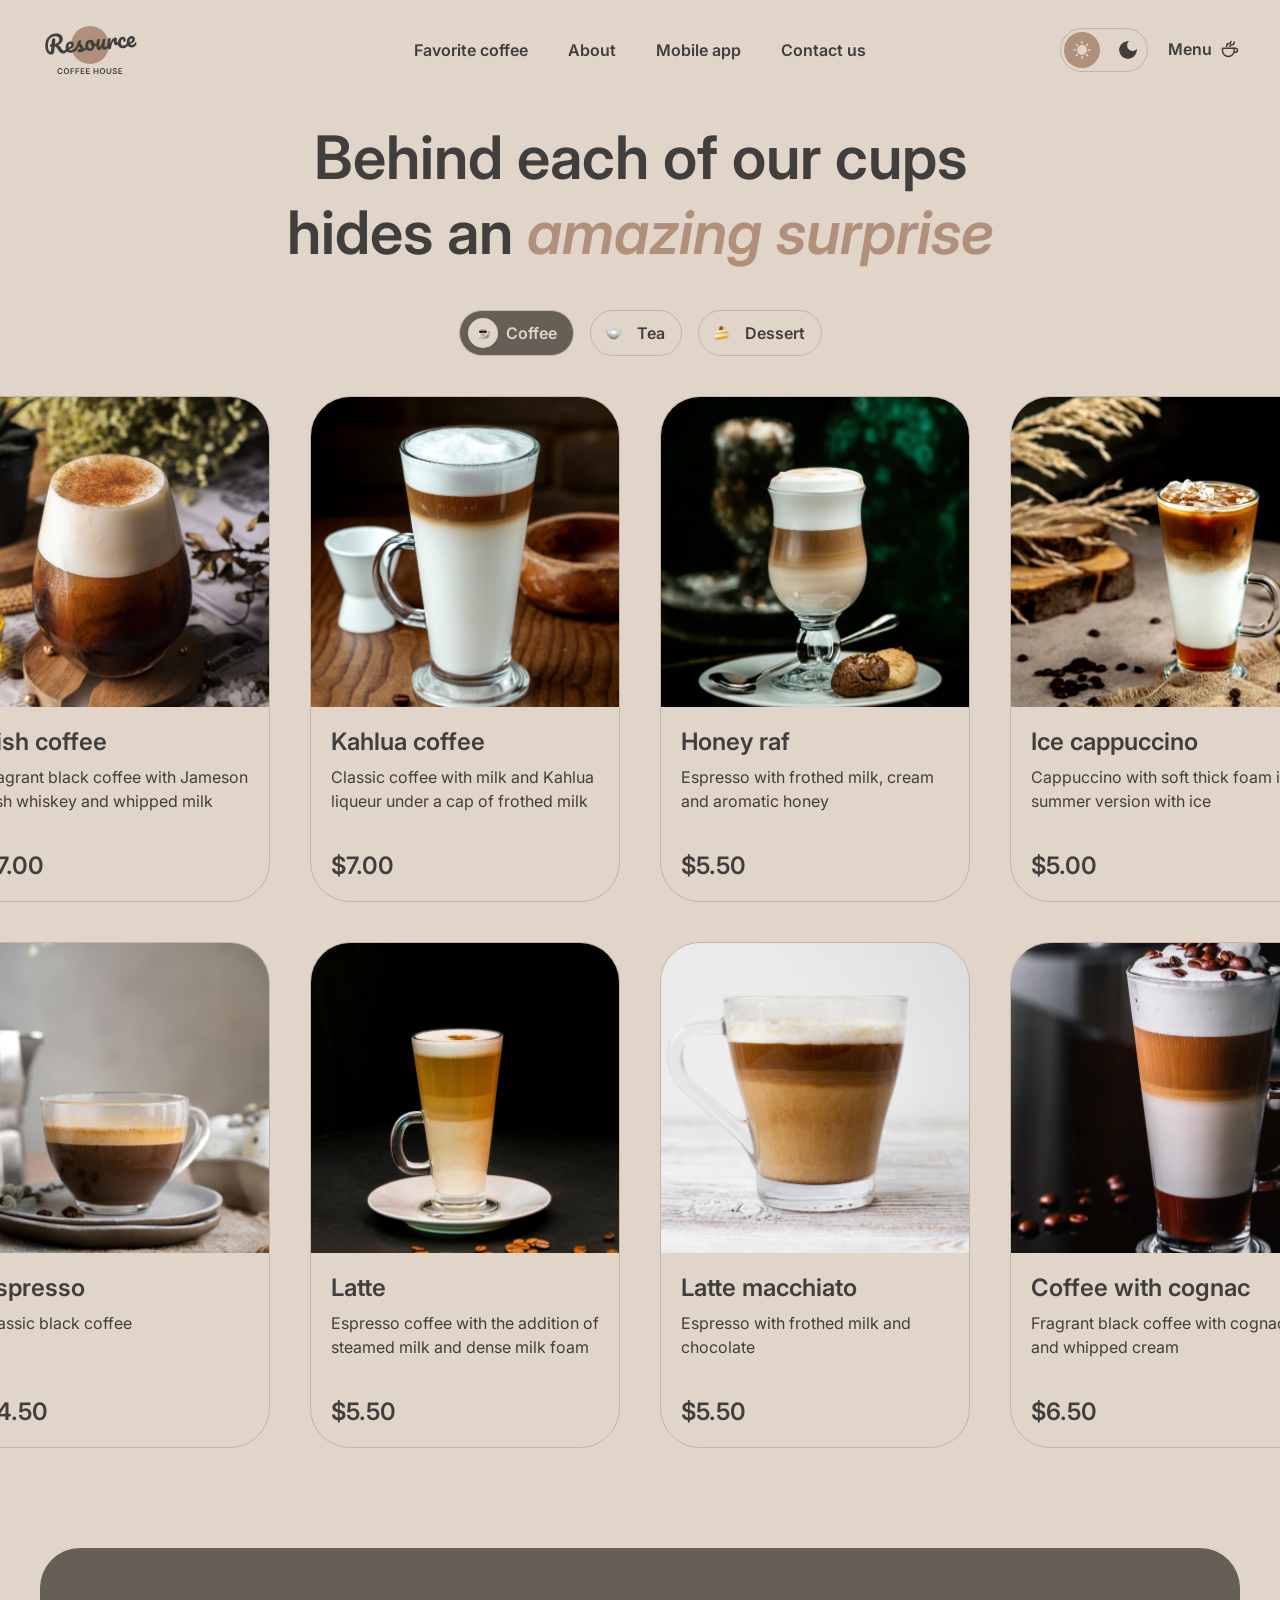
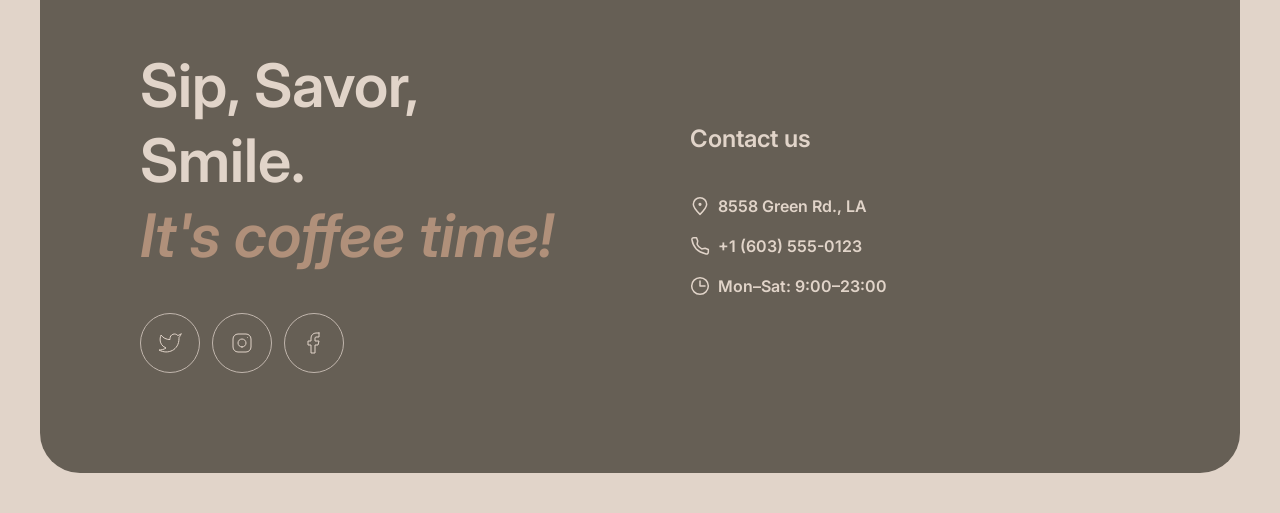
==== menu.html @ 881f9c03 "feat: add responsive menu catalog" ====
<!DOCTYPE html>
<html lang="en">
<head>
    <meta charset="UTF-8">
    <meta http-equiv="X-UA-Compatible" content="IE=edge">
    <meta name="viewport" content="width=device-width, initial-scale=1.0">
    <title>Coffee House — Menu</title>
    <link rel="preconnect" href="https://fonts.googleapis.com">
    <link rel="preconnect" href="https://fonts.gstatic.com" crossorigin>
    <link
        href="https://fonts.googleapis.com/css2?family=Inter:ital,wght@0,400;0,600;1,600&display=swap"
        rel="stylesheet">
    <link rel="stylesheet" href="css/style.css">
</head>
<body>
    <header class="header">
        <a
            href="index.html"
            class="header__logo"
            aria-label="Coffee House — Home"
        >
            <img
                src="assets/icons/logo.svg"
                alt=""
                class="header__logo-img header__logo-img--light"
            >
            <img
                src="assets/icons/logo-dark.svg"
                alt=""
                class="header__logo-img header__logo-img--dark"
            >
        </a>

        <nav class="header__nav" aria-label="Main navigation">
            <ul class="header__nav-list">
                <li>
                    <a href="index.html#favorite" class="header__nav-link">
                        Favorite coffee
                    </a>
                </li>
                <li>
                    <a href="index.html#about" class="header__nav-link">About</a>
                </li>
                <li>
                    <a href="index.html#mobile-app" class="header__nav-link">
                        Mobile app
                    </a>
                </li>
                <li>
                    <a href="index.html#contact" class="header__nav-link">
                        Contact us
                    </a>
                </li>
            </ul>
        </nav>
        <div class="header__actions">
            <button
                type="button"
                class="header__theme-toggle"
                aria-label="Switch to dark theme"
                aria-pressed="false"
            >
                <img
                    src="assets/icons/sun.svg"
                    alt=""
                    class="header__theme-icon header__theme-icon--sun"
                >
                <img
                    src="assets/icons/moon.svg"
                    alt=""
                    class="header__theme-icon header__theme-icon--moon"
                >
            </button>

            <span
                class="header__menu-link header__menu-link--current"
                aria-current="page"
            >
                <span>Menu</span>
                <span class="header__menu-icon" aria-hidden="true"></span>
            </span>
        </div>
        <button
            type="button"
            class="header__burger"
            aria-label="Open menu"
        >
            <span class="header__burger-line"></span>
            <span class="header__burger-line"></span>
        </button>
    </header>

    <main class="menu">
        <section class="menu__catalog">
            <h1 class="menu__title">
                Behind each of our cups hides an
                <em class="menu__title-accent">amazing surprise</em>
            </h1>

            <div class="menu__tabs" role="group" aria-label="Menu categories">
                <button type="button" class="menu__tab menu__tab--active" aria-pressed="true">
                    <span class="menu__tab-icon-circle">
                        <img src="assets/icons/coffee.svg" alt="" class="menu__tab-icon">
                    </span>
                    <span>Coffee</span>
                </button>

                <button type="button" class="menu__tab" aria-pressed="false">
                    <span class="menu__tab-icon-circle">
                        <img src="assets/icons/teapot.svg" alt="" class="menu__tab-icon">
                    </span>
                    <span>Tea</span>
                </button>

                <button type="button" class="menu__tab" aria-pressed="false">
                    <span class="menu__tab-icon-circle">
                        <img src="assets/icons/cake.svg" alt="" class="menu__tab-icon">
                    </span>
                    <span>Dessert</span>
                </button>
            </div>

            <ul class="menu__grid">
                <li class="menu__grid-item">
                    <article class="product-card">
                        <div class="product-card__image-wrapper">
                            <img
                                src="assets/images/coffee-1.jpg"
                                alt="Irish coffee in a glass with a layer of whipped cream"
                                class="product-card__image"
                            >
                        </div>
                        <div class="product-card__content">
                            <h2 class="product-card__title">Irish coffee</h2>
                            <p class="product-card__description">
                                Fragrant black coffee with Jameson Irish whiskey and whipped milk
                            </p>
                            <p class="product-card__price">$7.00</p>
                        </div>
                    </article>
                </li>

                <li class="menu__grid-item">
                    <article class="product-card">
                        <div class="product-card__image-wrapper">
                            <img
                                src="assets/images/coffee-2.jpg"
                                alt="Kahlua coffee in a tall glass with steamed milk and foam"
                                class="product-card__image"
                            >
                        </div>
                        <div class="product-card__content">
                            <h2 class="product-card__title">Kahlua coffee</h2>
                            <p class="product-card__description">
                                Classic coffee with milk and Kahlua liqueur under a cap of frothed milk
                            </p>
                            <p class="product-card__price">$7.00</p>
                        </div>
                    </article>
                </li>

                <li class="menu__grid-item">
                    <article class="product-card">
                        <div class="product-card__image-wrapper">
                            <img
                                src="assets/images/coffee-3.jpg"
                                alt="Honey raf coffee in a footed glass with cookies on the side"
                                class="product-card__image"
                            >
                        </div>
                        <div class="product-card__content">
                            <h2 class="product-card__title">Honey raf</h2>
                            <p class="product-card__description">
                                Espresso with frothed milk, cream and aromatic honey
                            </p>
                            <p class="product-card__price">$5.50</p>
                        </div>
                    </article>
                </li>

                <li class="menu__grid-item">
                    <article class="product-card">
                        <div class="product-card__image-wrapper">
                            <img
                                src="assets/images/coffee-4.jpg"
                                alt="Iced cappuccino in a tall glass with milk and ice"
                                class="product-card__image"
                            >
                        </div>
                        <div class="product-card__content">
                            <h2 class="product-card__title">Ice cappuccino</h2>
                            <p class="product-card__description">
                                Cappuccino with soft thick foam in summer version with ice
                            </p>
                            <p class="product-card__price">$5.00</p>
                        </div>
                    </article>
                </li>

                <li class="menu__grid-item menu__grid-item--extra">
                    <article class="product-card">
                        <div class="product-card__image-wrapper">
                            <img
                                src="assets/images/coffee-5.jpg"
                                alt="Espresso in a small glass cup with a moka pot in the background"
                                class="product-card__image"
                            >
                        </div>
                        <div class="product-card__content">
                            <h2 class="product-card__title">Espresso</h2>
                            <p class="product-card__description">
                                Classic black coffee
                            </p>
                            <p class="product-card__price">$4.50</p>
                        </div>
                    </article>
                </li>

                <li class="menu__grid-item menu__grid-item--extra">
                    <article class="product-card">
                        <div class="product-card__image-wrapper">
                            <img
                                src="assets/images/coffee-6.jpg"
                                alt="Latte in a tall glass with layered milk and coffee"
                                class="product-card__image"
                            >
                        </div>
                        <div class="product-card__content">
                            <h2 class="product-card__title">Latte</h2>
                            <p class="product-card__description">
                                Espresso coffee with the addition of steamed milk and dense milk foam
                            </p>
                            <p class="product-card__price">$5.50</p>
                        </div>
                    </article>
                </li>

                <li class="menu__grid-item menu__grid-item--extra">
                    <article class="product-card">
                        <div class="product-card__image-wrapper">
                            <img
                                src="assets/images/coffee-7.jpg"
                                alt="Latte macchiato in a glass mug with milk foam"
                                class="product-card__image"
                            >
                        </div>
                        <div class="product-card__content">
                            <h2 class="product-card__title">Latte macchiato</h2>
                            <p class="product-card__description">
                                Espresso with frothed milk and chocolate
                            </p>
                            <p class="product-card__price">$5.50</p>
                        </div>
                    </article>
                </li>

                <li class="menu__grid-item menu__grid-item--extra">
                    <article class="product-card">
                        <div class="product-card__image-wrapper">
                            <img
                                src="assets/images/coffee-8.jpg"
                                alt="Coffee with cognac in a tall glass topped with whipped cream and coffee beans"
                                class="product-card__image"
                            >
                        </div>
                        <div class="product-card__content">
                            <h2 class="product-card__title">Coffee with cognac</h2>
                            <p class="product-card__description">
                                Fragrant black coffee with cognac and whipped cream
                            </p>
                            <p class="product-card__price">$6.50</p>
                        </div>
                    </article>
                </li>
            </ul>

            <button type="button" class="menu__load-more" aria-label="Load more products">
                <span class="menu__load-more-icon" aria-hidden="true"></span>
            </button>
        </section>
    </main>

    <footer id="contact" class="footer">
        <div class="footer__social">
            <h2 class="footer__title">
                <span>Sip, Savor, Smile.</span>
                <em class="footer__title-accent">It's coffee time!</em>
            </h2>

            <ul class="footer__social-list" aria-label="Social media">
                <li>
                    <a
                        href="https://twitter.com"
                        class="footer__social-link"
                        target="_blank"
                        rel="noopener noreferrer"
                        aria-label="Twitter"
                    >
                        <span class="footer__social-icon footer__social-icon--twitter" aria-hidden="true"></span>
                    </a>
                </li>
                <li>
                    <a
                        href="https://instagram.com"
                        class="footer__social-link"
                        target="_blank"
                        rel="noopener noreferrer"
                        aria-label="Instagram"
                    >
                        <span class="footer__social-icon footer__social-icon--instagram" aria-hidden="true"></span>
                    </a>
                </li>
                <li>
                    <a
                        href="https://facebook.com"
                        class="footer__social-link"
                        target="_blank"
                        rel="noopener noreferrer"
                        aria-label="Facebook"
                    >
                        <span class="footer__social-icon footer__social-icon--facebook" aria-hidden="true"></span>
                    </a>
                </li>
            </ul>
        </div>

        <div class="footer__contacts">
            <h3 class="footer__contacts-title">Contact us</h3>

            <address class="footer__contact-list">
                <a
                    href="https://www.google.com/maps/search/?api=1&query=8558+Green+Rd.,+LA"
                    class="footer__contact-item"
                    target="_blank"
                    rel="noopener noreferrer"
                >
                    <img src="assets/icons/pin.svg" alt="" class="footer__contact-icon">
                    <span>8558 Green Rd., LA</span>
                </a>

                <a href="tel:+16035550123" class="footer__contact-item">
                    <img src="assets/icons/phone.svg" alt="" class="footer__contact-icon">
                    <span>+1 (603) 555-0123</span>
                </a>

                <p class="footer__contact-item">
                    <img src="assets/icons/clock.svg" alt="" class="footer__contact-icon">
                    <span>Mon–Sat: 9:00–23:00</span>
                </p>
            </address>
        </div>
    </footer>

    <script src="js/script.js"></script>
</body>
</html>
---- css/style.css ----
:root {
    --font-family: "Inter", sans-serif;

    --color-text-primary: #403F3D;
    --color-text-inverse: #E1D4C9;
    --color-text-accent: #B0907A;

    --color-bg-page: #E1D4C9;
    --color-bg-container: #665F55;
    --color-overlay: rgba(64, 63, 61, 0.8);

    --color-border-primary: #C1B6AD;
    --color-border-inverse: #665F55;
}

[data-theme="dark"] {
    --color-text-primary: #E1D4C9;
    --color-text-inverse: #E1D4C9;
    --color-text-accent: #B0907A;

    --color-bg-page: #292826;
    --color-bg-container: #403F3D;
    --color-overlay: rgba(41, 40, 38, 0.8);

    --color-border-primary: #665F55;
    --color-border-inverse: #C1B6AD;
}

*,
*::before,
*::after {
    box-sizing: border-box;
}

html {
    scroll-behavior: smooth;
}

body {
    margin: 0;
    font-family: var(--font-family);
    color: var(--color-text-primary);
    background-color: var(--color-bg-page);
}

img {
    display: block;
    max-width: 100%;
}

a {
    color: inherit;
    text-decoration: none;
}

ul {
    margin: 0;
    padding: 0;
    list-style: none;
}

button {
    padding: 0;
    border: 0;
    font: inherit;
    color: inherit;
    background: none;
    cursor: pointer;
}

h1,
h2,
h3,
p {
    margin: 0;
}

/* Header */

.header {
    display: grid;
    grid-template-columns: 1fr auto 1fr;
    align-items: center;
    gap: 20px;
    width: 100%;
    max-width: 1440px;
    margin-inline: auto;
    padding: 20px 40px;
}

.header__logo {
    display: flex;
    justify-self: start;
    width: 100px;
}

.header__logo-img {
    width: 100px;
    height: 60px;
}

.header__logo-img--dark {
    display: none;
}

[data-theme="dark"] .header__logo-img--light {
    display: none;
}

[data-theme="dark"] .header__logo-img--dark {
    display: block;
}

.header__nav {
    display: flex;
    align-items: center;
    justify-self: center;
}

.header__nav-list {
    display: flex;
    align-items: center;
    gap: 40px;
}

.header__nav-link,
.header__menu-link {
    font-size: 16px;
    font-weight: 600;
    line-height: 150%;
    border-bottom: 2px solid transparent;
    transition: border-color 0.3s ease;
}

.header__nav-link:hover,
.header__menu-link:hover {
    border-color: currentColor;
}

.header__actions {
    display: flex;
    align-items: center;
    justify-self: end;
    gap: 20px;
}

.header__theme-toggle {
    display: flex;
    align-items: center;
    justify-content: space-between;
    flex: 0 0 88px;
    width: 88px;
    height: 44px;
    padding: 3px;
    border: 1px solid var(--color-border-primary);
    border-radius: 100px;
}

.header__theme-icon {
    display: block;
    object-fit: contain;
    border-radius: 50%;
    transition:
        width 0.3s ease,
        height 0.3s ease,
        padding 0.3s ease,
        background-color 0.3s ease;
}

.header__theme-icon--sun {
    flex: 0 0 36px;
    width: 36px;
    height: 36px;
    padding: 9px;
    background-color: var(--color-text-accent);
}

.header__theme-icon--moon {
    flex: 0 0 18px;
    width: 18px;
    height: 18px;
    padding: 0;
    margin-right: 7px;
    background-color: transparent;
}

[data-theme="dark"] .header__theme-icon--sun {
    flex-basis: 18px;
    width: 18px;
    height: 18px;
    padding: 0;
    margin-left: 7px;
    background-color: transparent;
}

[data-theme="dark"] .header__theme-icon--moon {
    flex-basis: 36px;
    width: 36px;
    height: 36px;
    padding: 9px;
    margin-right: 0;
    background-color: var(--color-text-accent);
}

.header__menu-link {
    display: flex;
    align-items: center;
    gap: 8px;
}

.header__menu-icon {
    display: block;
    width: 20px;
    height: 20px;
    background-color: var(--color-text-primary);
    mask-image: url("../assets/icons/coffee-cup.svg");
    mask-size: contain;
    mask-repeat: no-repeat;
    mask-position: center;
    -webkit-mask-image: url("../assets/icons/coffee-cup.svg");
    -webkit-mask-size: contain;
    -webkit-mask-repeat: no-repeat;
    -webkit-mask-position: center;
}

[data-theme="dark"] .header__menu-icon {
    background-color: var(--color-text-inverse);
}

.header__burger {
    display: none;
}

.header__menu-link--current {
    cursor: default;
}

.header__menu-link--current:hover {
    border-color: transparent;
}

/* Menu Catalog */

.menu__catalog {
    width: calc(100% - 80px);
    max-width: 1360px;
    margin: 20px auto 0;
    padding-inline: 0;
}

.menu__title {
    width: 100%;
    max-width: 800px;
    margin: 0 auto 40px;
    font-size: 60px;
    font-weight: 600;
    line-height: 125%;
    text-align: center;
    overflow-wrap: normal;
    color: var(--color-text-primary);
}

.menu__title-accent {
    font-style: italic;
    color: var(--color-text-accent);
}

.menu__tabs {
    display: flex;
    justify-content: center;
    flex-wrap: nowrap;
    width: 100%;
    max-width: 100%;
    gap: 16px;
    margin-bottom: 40px;
}

.menu__tab {
    display: inline-flex;
    align-items: center;
    gap: 8px;
    height: 46px;
    padding: 8px 16px 8px 8px;
    border: 1px solid var(--color-border-primary);
    border-radius: 100px;
    font-size: 16px;
    font-weight: 600;
    line-height: 150%;
    color: var(--color-text-primary);
    background-color: transparent;
    transition: background-color 0.3s ease, color 0.3s ease;
}

.menu__tab--active {
    background-color: var(--color-bg-container);
    color: var(--color-text-inverse);
}

@media (hover: hover) {
    .menu__tab:not(.menu__tab--active):hover {
        background-color: var(--color-bg-container);
        color: var(--color-text-inverse);
    }
}

.menu__tab-icon-circle {
    display: flex;
    align-items: center;
    justify-content: center;
    flex-shrink: 0;
    width: 30px;
    height: 30px;
    border-radius: 50%;
    background-color: var(--color-text-inverse);
}

.menu__tab-icon {
    width: 18px;
    height: 18px;
}

.menu__grid {
    display: grid;
    grid-template-columns: repeat(4, 310px);
    justify-content: center;
    gap: 40px;
    margin-bottom: 40px;
}

.menu__grid-item {
    width: 310px;
    min-width: 0;
}

.menu__load-more {
    display: none;
    align-items: center;
    justify-content: center;
    width: 60px;
    height: 60px;
    margin: 40px auto 0;
    border: 1px solid var(--color-border-primary);
    border-radius: 50%;
    color: var(--color-text-primary);
}

.menu__load-more-icon {
    width: 24px;
    height: 24px;
    background-color: currentColor;
    mask-image: url("../assets/icons/refresh.svg");
    mask-size: contain;
    mask-repeat: no-repeat;
    mask-position: center;
    -webkit-mask-image: url("../assets/icons/refresh.svg");
    -webkit-mask-size: contain;
    -webkit-mask-repeat: no-repeat;
    -webkit-mask-position: center;
}

/* Product Card */

.product-card {
    display: flex;
    flex-direction: column;
    width: 310px;
    min-width: 0;
    min-height: 506px;
    border: 1px solid var(--color-border-primary);
    border-radius: 40px;
    overflow: hidden;
}

.product-card__image-wrapper {
    width: 310px;
    height: 310px;
    overflow: hidden;
}

.product-card__image {
    width: 100%;
    height: 100%;
    object-fit: cover;
    transform: scale(1.1);
    transition: transform 0.5s ease;
}

@media (hover: hover) {
    .product-card:hover .product-card__image {
        transform: scale(1);
    }
}

.product-card__content {
    display: flex;
    flex: 1;
    flex-direction: column;
    padding: 20px;
}

.product-card__title {
    margin-bottom: 8px;
    font-size: 24px;
    font-weight: 600;
    line-height: 125%;
    color: var(--color-text-primary);
}

.product-card__description {
    margin-bottom: 16px;
    font-size: 16px;
    font-weight: 400;
    line-height: 150%;
    color: var(--color-text-primary);
}

.product-card__price {
    margin-top: auto;
    font-size: 24px;
    font-weight: 600;
    line-height: 125%;
    color: var(--color-text-primary);
}

/* Footer */

.footer {
    display: grid;
    grid-template-columns: 1fr 1fr;
    align-items: center;
    gap: 100px;
    width: calc(100% - 80px);
    max-width: 1360px;
    min-height: 450px;
    margin: 100px auto 40px;
    padding: 100px;
    border-radius: 40px;
    background-color: var(--color-bg-container);
    color: #E1D4C9;
}

.footer__title {
    font-size: 60px;
    font-weight: 600;
    line-height: 125%;
}

.footer__title span,
.footer__title-accent {
    display: block;
}

.footer__title-accent {
    font-style: italic;
    color: var(--color-text-accent);
}

.footer__social {
    max-width: 530px;
}

.footer__social-list {
    display: flex;
    gap: 12px;
    margin-top: 40px;
}

.footer__social-link {
    display: flex;
    align-items: center;
    justify-content: center;
    flex: 0 0 60px;
    width: 60px;
    height: 60px;
    border: 1px solid #C1B6AD;
    border-radius: 50%;
    color: #E1D4C9;
}

@media (hover: hover) {
    .footer__social-link:hover {
        color: #403F3D;
        background-color: #E1D4C9;
    }
}

.footer__social-icon {
    display: block;
    width: 24px;
    height: 24px;
    background-color: currentColor;
    mask-size: contain;
    mask-repeat: no-repeat;
    mask-position: center;
    -webkit-mask-size: contain;
    -webkit-mask-repeat: no-repeat;
    -webkit-mask-position: center;
}

.footer__social-icon--twitter {
    mask-image: url("../assets/icons/twitter.svg");
    -webkit-mask-image: url("../assets/icons/twitter.svg");
}

.footer__social-icon--instagram {
    mask-image: url("../assets/icons/instagram.svg");
    -webkit-mask-image: url("../assets/icons/instagram.svg");
}

.footer__social-icon--facebook {
    mask-image: url("../assets/icons/facebook.svg");
    -webkit-mask-image: url("../assets/icons/facebook.svg");
}

.footer__contacts-title {
    margin-bottom: 40px;
    font-size: 24px;
    font-weight: 600;
    line-height: 125%;
}

.footer__contact-list {
    display: flex;
    flex-direction: column;
    align-items: flex-start;
    gap: 16px;
    font-style: normal;
}

.footer__contact-item {
    display: inline-flex;
    align-items: center;
    gap: 8px;
    min-height: 24px;
    font-size: 16px;
    font-weight: 600;
    line-height: 150%;
}

a.footer__contact-item:hover {
    text-decoration: underline;
}

.footer__contact-icon {
    width: 20px;
    height: 20px;
    flex-shrink: 0;
}

/* App Promo */

.app-promo {
    display: flex;
    align-items: center;
    justify-content: space-between;
    gap: 40px;
    max-width: 1360px;
    margin-top: 100px;
    margin-inline: auto;
}

.app-promo__content {
    max-width: 630px;
}

.app-promo__title {
    margin-bottom: 40px;
    font-size: 60px;
    font-weight: 600;
    line-height: 125%;
    color: var(--color-text-primary);
}

.app-promo__title-accent {
    font-style: italic;
    color: var(--color-text-accent);
}

.app-promo__text {
    margin-bottom: 40px;
    font-size: 16px;
    font-weight: 400;
    line-height: 150%;
    color: var(--color-text-primary);
}

.app-promo__buttons {
    display: flex;
    gap: 20px;
}

.app-promo__button {
    display: inline-flex;
    align-items: center;
    gap: 12px;
    width: 200px;
    height: 64px;
    padding-inline: 20px;
    border: 1px solid var(--color-border-inverse);
    border-radius: 100px;
    color: var(--color-text-primary);
    background-color: transparent;
    transition: background-color 0.3s ease, color 0.3s ease;
}

.app-promo__button:hover {
    background-color: var(--color-bg-container);
    color: var(--color-text-inverse);
}

.app-promo__button-icon {
    display: block;
    width: 36px;
    height: 36px;
    flex-shrink: 0;
    background-color: currentColor;
    mask-size: contain;
    mask-repeat: no-repeat;
    mask-position: center;
    -webkit-mask-size: contain;
    -webkit-mask-repeat: no-repeat;
    -webkit-mask-position: center;
}

.app-promo__button-icon--app-store {
    mask-image: url("../assets/icons/app-store.svg");
    -webkit-mask-image: url("../assets/icons/app-store.svg");
}

.app-promo__button-icon--google-play {
    mask-image: url("../assets/icons/google-play.svg");
    -webkit-mask-image: url("../assets/icons/google-play.svg");
}

.app-promo__button-text {
    display: flex;
    flex-direction: column;
}

.app-promo__button-text small {
    font-size: 10px;
    font-weight: 600;
    line-height: 140%;
}

.app-promo__button-text strong {
    font-size: 16px;
    font-weight: 600;
    line-height: 150%;
}

.app-promo__image-wrapper {
    width: min(630px, 100%);
}

.app-promo__image {
    width: 100%;
    height: auto;
}

/* About */

.about {
    max-width: 1360px;
    margin-top: 100px;
    margin-inline: auto;
}

.about__title {
    margin-bottom: 40px;
    font-size: 60px;
    font-weight: 600;
    line-height: 125%;
    text-align: left;
    color: var(--color-text-primary);
}

.about__title-accent {
    font-style: italic;
    color: var(--color-text-accent);
}

.about__gallery {
    display: grid;
    grid-template-columns: 1fr 1fr;
    gap: 40px;
}

.about__column {
    display: flex;
    flex-direction: column;
    gap: 40px;
}

.about__image-wrapper {
    border-radius: 20px;
    overflow: hidden;
}

.about__image-wrapper--large {
    height: 590px;
}

.about__image-wrapper--small {
    height: 430px;
}

.about__image {
    width: 100%;
    height: 100%;
    object-fit: cover;
    transform: scale(1.1);
    transition: transform 0.5s ease;
}

.about__image-wrapper:hover .about__image {
    transform: scale(1);
}

/* Hero */

.hero {
    position: relative;
    display: flex;
    align-items: center;
    max-width: 1360px;
    min-height: 644px;
    margin-inline: auto;
    padding: 100px;
    border-radius: 40px;
    overflow: hidden;
    background-image: url("../assets/images/img-hero.jpg");
    background-size: cover;
    background-position: center;
}

.hero::before {
    content: "";
    position: absolute;
    inset: 0;
    background-color: rgba(64, 63, 61, 0.5);
}

.hero__container {
    position: relative;
    z-index: 1;
    max-width: 530px;
}

.hero__title {
    margin-bottom: 40px;
    font-size: 72px;
    font-weight: 600;
    line-height: 105%;
    color: var(--color-text-inverse);
}

.hero__title-accent {
    font-style: italic;
    color: var(--color-text-accent);
}

.hero__text {
    margin-bottom: 40px;
    font-size: 16px;
    font-weight: 400;
    line-height: 150%;
    color: var(--color-text-inverse);
}

.hero__cta {
    position: relative;
    display: flex;
    align-items: center;
    justify-content: center;
    width: 200px;
    height: 64px;
    border-radius: 100px;
    color: #403F3D;
    background-color: #E1D4C9;
    font-size: 16px;
    font-weight: 600;
    line-height: 150%;
}

[data-theme="dark"] .hero__cta {
    color: #E1D4C9;
    background-color: #292826;
}

.hero__cta span {
    transition: transform 0.3s ease;
}

.hero__cta-icon {
    position: absolute;
    left: calc(50% + 32px);
    width: 20px;
    height: 20px;
    background-color: currentColor;
    mask-image: url("../assets/icons/coffee-cup.svg");
    mask-size: contain;
    mask-repeat: no-repeat;
    mask-position: center;
    -webkit-mask-image: url("../assets/icons/coffee-cup.svg");
    -webkit-mask-size: contain;
    -webkit-mask-repeat: no-repeat;
    -webkit-mask-position: center;
    opacity: 0;
    transition: opacity 0.3s ease;
}

.hero__cta:hover span {
    transform: translateX(-14px);
}

.hero__cta:hover .hero__cta-icon {
    opacity: 1;
}

@media (max-width: 768px) {
    .header {
        grid-template-columns: minmax(0, 1fr) auto auto;
        width: 100%;
        max-width: 100%;
        gap: 16px;
        padding: 20px 40px;
    }

    .header__nav {
        display: none;
    }

    .header__menu-link {
        display: none;
    }

    .header__logo {
        min-width: 0;
    }

    .header__actions {
        min-width: 0;
        justify-self: end;
    }

    .header__burger {
        display: flex;
        flex-direction: column;
        align-items: center;
        justify-content: center;
        justify-self: end;
        gap: 6px;
        width: 44px;
        height: 44px;
        border: 1px solid var(--color-border-inverse);
        border-radius: 50%;
    }

    .header__burger-line {
        display: block;
        width: 18px;
        height: 2px;
        flex-shrink: 0;
        border-radius: 1px;
        background-color: var(--color-text-primary);
        transition: transform 0.3s ease;
    }

    .hero {
        margin-inline: 40px;
        min-height: 644px;
        padding: 100px 60px;
    }

    .about {
        padding-inline: 40px;
    }

    .about__gallery {
        grid-template-columns: 1fr;
    }

    .about__image-wrapper--desktop-only {
        display: none;
    }

    .app-promo {
        flex-direction: column;
        gap: 100px;
        padding-inline: 40px;
    }

    .footer {
        grid-template-columns: 1fr;
        gap: 100px;
        width: calc(100% - 80px);
        margin: 100px auto 40px;
        padding: 100px 60px;
    }

    .menu__catalog {
        width: calc(100% - 80px);
        margin-inline: auto;
    }

    .menu__grid {
        grid-template-columns: repeat(2, 310px);
        justify-content: center;
        gap: 40px;
    }

    .menu__grid-item--extra {
        display: none;
    }

    .menu__load-more {
        display: flex;
    }
}

@media (max-width: 600px) {
    .header {
        grid-template-columns: minmax(0, 1fr) auto auto;
        gap: 8px;
        padding: 20px 16px;
    }

    .hero {
        width: calc(100% - 32px);
        margin-inline: auto;
        min-height: 552px;
        padding: 60px 16px;
    }

    .hero__container {
        max-width: 100%;
    }

    .hero__title {
        font-size: 42px;
        line-height: 115%;
    }
}

/* Favorite */

.favorite {
    max-width: 1360px;
    margin-top: 100px;
    margin-inline: auto;
    padding-inline: 40px;
}

.favorite__title {
    margin-bottom: 60px;
    font-size: 60px;
    font-weight: 600;
    line-height: 125%;
    text-align: center;
    color: var(--color-text-primary);
}

.favorite__title-accent {
    font-style: italic;
    color: var(--color-text-accent);
}

.favorite__slider {
    display: grid;
    grid-template-columns: 60px minmax(0, 1fr) 60px;
    align-items: center;
    width: 100%;
}

.favorite__slides {
    width: 480px;
    max-width: 100%;
    justify-self: center;
}

.favorite__button--prev {
    justify-self: start;
}

.favorite__button--next {
    justify-self: end;
}

.favorite__slide {
    display: none;
}

.favorite__slide--active {
    display: flex;
    flex-direction: column;
    align-items: center;
    text-align: center;
}

.favorite__image {
    width: 480px;
    max-width: 100%;
    aspect-ratio: 1 / 1;
    height: auto;
    object-fit: contain;
    margin-bottom: 24px;
}

.favorite__name {
    margin-bottom: 12px;
    font-size: 24px;
    font-weight: 600;
    line-height: 125%;
    color: var(--color-text-primary);
}

.favorite__description {
    max-width: 480px;
    margin-bottom: 16px;
    font-size: 16px;
    font-weight: 400;
    line-height: 150%;
    color: var(--color-text-primary);
}

.favorite__price {
    font-size: 24px;
    font-weight: 600;
    line-height: 125%;
    color: var(--color-text-primary);
}

.favorite__button {
    display: flex;
    flex-shrink: 0;
    align-items: center;
    justify-content: center;
    width: 60px;
    height: 60px;
    border: 1px solid var(--color-border-primary);
    border-radius: 50%;
    background-color: transparent;
    transition: background-color 0.3s ease;
}

.favorite__button:hover {
    background-color: var(--color-bg-container);
}

.favorite__button-icon {
    width: 20px;
    height: 20px;
}

[data-theme="dark"] .favorite__button {
    position: relative;
    border-color: #C1B6AD;
}

[data-theme="dark"] .favorite__button-icon {
    display: none;
}

[data-theme="dark"] .favorite__button::before {
    content: "";
    position: absolute;
    top: 50%;
    left: 50%;
    width: 20px;
    height: 20px;
    transform: translate(-50%, -50%);
    background-color: #E1D4C9;
    mask-size: contain;
    mask-repeat: no-repeat;
    mask-position: center;
    -webkit-mask-size: contain;
    -webkit-mask-repeat: no-repeat;
    -webkit-mask-position: center;
}

[data-theme="dark"] .favorite__button--prev::before {
    mask-image: url("../assets/icons/arrow-left.svg");
    -webkit-mask-image: url("../assets/icons/arrow-left.svg");
}

[data-theme="dark"] .favorite__button--next::before {
    mask-image: url("../assets/icons/arrow-right.svg");
    -webkit-mask-image: url("../assets/icons/arrow-right.svg");
}

[data-theme="dark"] .favorite__button:hover {
    background-color: #E1D4C9;
}

[data-theme="dark"] .favorite__button:hover::before {
    background-color: #403F3D;
}

.favorite__pagination {
    display: flex;
    align-items: center;
    justify-content: center;
    gap: 8px;
    margin-top: 40px;
}

.favorite__pagination-item {
    width: 40px;
    height: 4px;
    border-radius: 2px;
    background-color: var(--color-border-primary);
}

.favorite__pagination-item--active {
    background-color: var(--color-border-inverse);
}

@media (max-width: 600px) {
    .favorite {
        padding-inline: 16px;
    }

    .favorite__title {
        font-size: 32px;
        line-height: 125%;
    }

    .favorite__button {
        display: none;
    }

    .favorite__image {
        width: min(348px, 100%);
    }

    .favorite__slider {
        display: block;
    }

    .favorite__slides {
        width: 100%;
    }

    .about {
        padding-inline: 16px;
    }

    .about__title {
        font-size: 32px;
    }

    .app-promo {
        gap: 40px;
        padding-inline: 16px;
    }

    .app-promo__title {
        font-size: 32px;
        line-height: 125%;
    }

    .app-promo__buttons {
        flex-direction: column;
    }

    .app-promo__image-wrapper {
        width: min(348px, 100%);
        margin-inline: auto;
    }

    .footer {
        gap: 40px;
        width: calc(100% - 32px);
        margin: 100px auto 40px;
        padding: 60px 16px;
    }

    .footer__title {
        font-size: 32px;
    }

    .menu__catalog {
        width: calc(100% - 32px);
        margin-inline: auto;
    }

    .menu__title {
        font-size: 32px;
    }

    .menu__tabs {
        gap: 8px;
    }

    .menu__tab {
        flex: 0 1 auto;
        min-width: 0;
        padding: 8px;
    }

    .menu__tab-icon-circle {
        flex: 0 0 30px;
    }

    .menu__tab span {
        white-space: nowrap;
    }

    .menu__grid {
        grid-template-columns: 310px;
        justify-content: center;
    }
}
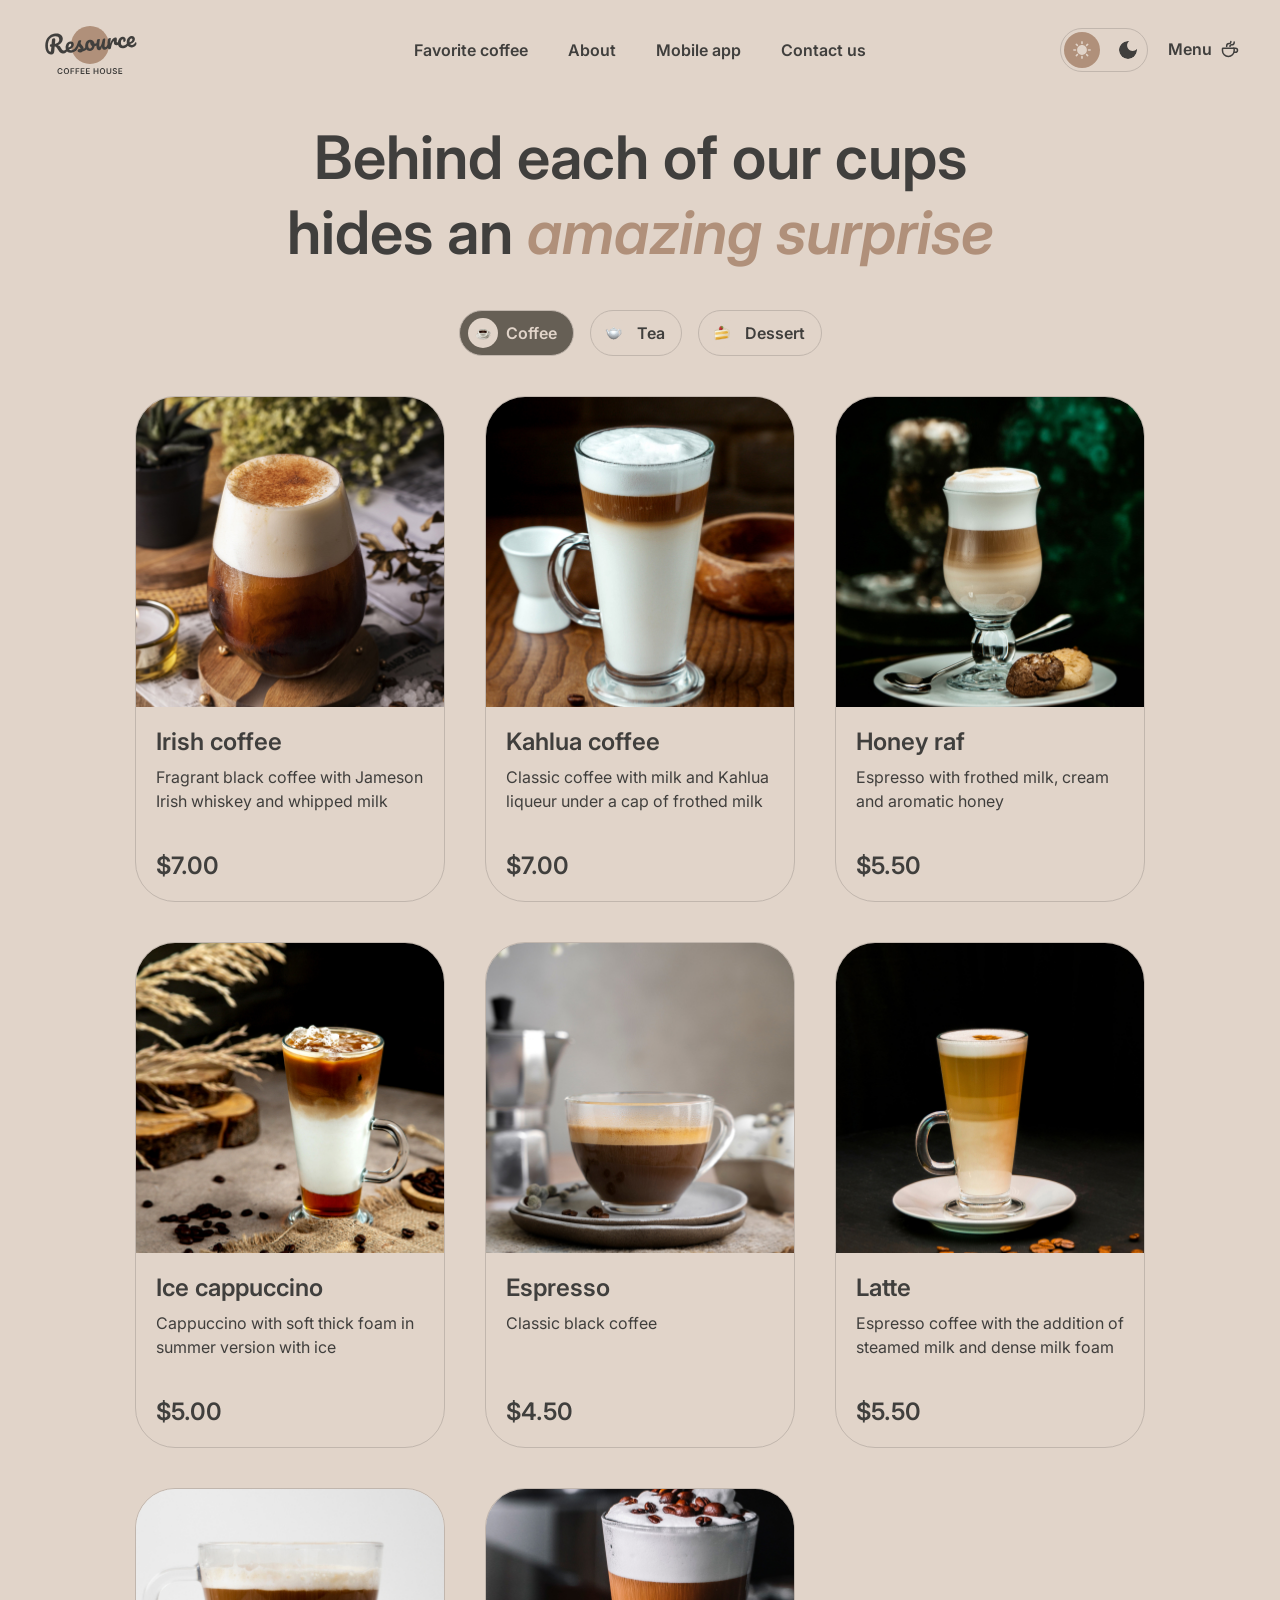
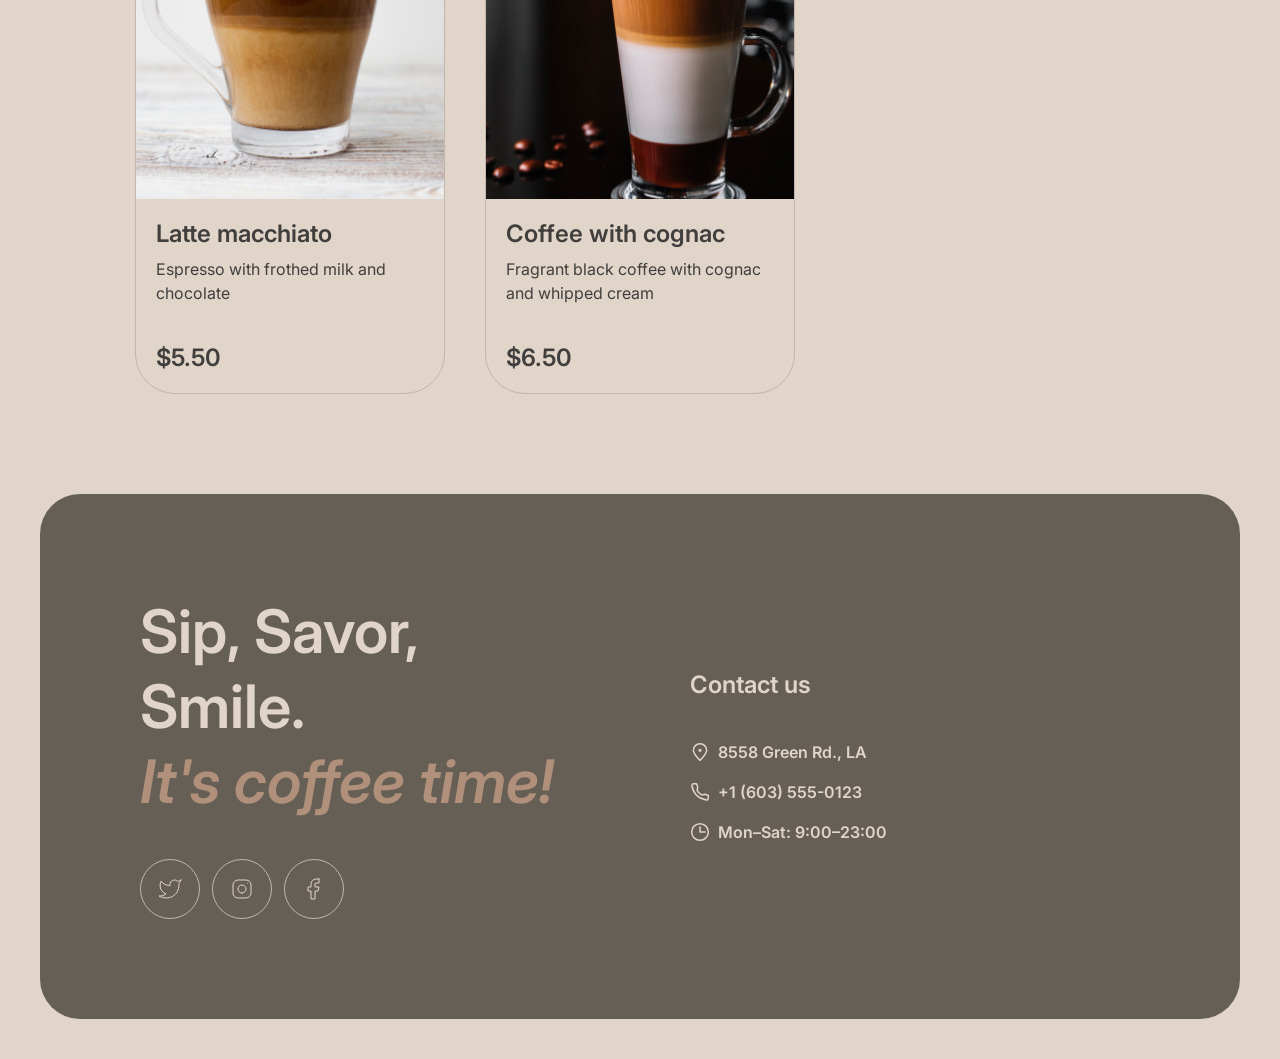
==== commit 1db7c9f9: "fix: finalize metadata and responsive menu grid" ====
--- a/menu.html
+++ b/menu.html
@@ -5,6 +5,7 @@
     <meta http-equiv="X-UA-Compatible" content="IE=edge">
     <meta name="viewport" content="width=device-width, initial-scale=1.0">
     <title>Coffee House — Menu</title>
+    <link rel="icon" type="image/svg+xml" href="assets/icons/coffee-cup.svg">
     <link rel="preconnect" href="https://fonts.googleapis.com">
     <link rel="preconnect" href="https://fonts.gstatic.com" crossorigin>
     <link
--- a/css/style.css
+++ b/css/style.css
@@ -321,7 +321,7 @@
 
 .menu__grid {
     display: grid;
-    grid-template-columns: repeat(4, 310px);
+    grid-template-columns: repeat(auto-fit, 310px);
     justify-content: center;
     gap: 40px;
     margin-bottom: 40px;
@@ -904,12 +904,6 @@
         margin-inline: auto;
     }
 
-    .menu__grid {
-        grid-template-columns: repeat(2, 310px);
-        justify-content: center;
-        gap: 40px;
-    }
-
     .menu__grid-item--extra {
         display: none;
     }
